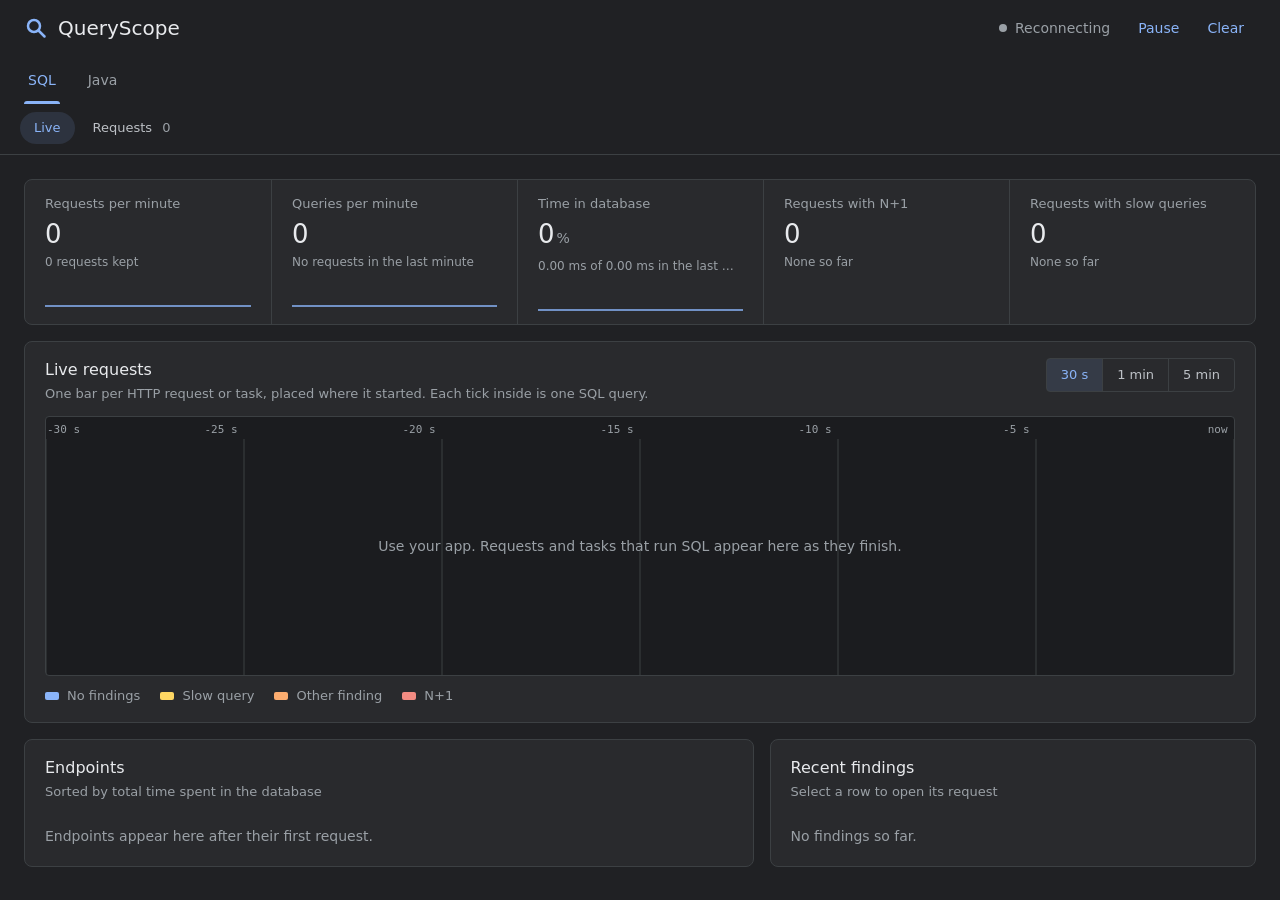
==== src/main/resources/me/fertiz/queryscope/agent/web/index.html @ fbdf0c22 "Package by feature and simpler code The agent's classes move into packages named after what they do:" ====
<!doctype html>
<html lang="en">
<head>
    <meta charset="utf-8">
    <meta name="viewport" content="width=device-width, initial-scale=1">
    <meta name="color-scheme" content="dark">
    <title>QueryScope</title>
    <link rel="icon" href="data:image/svg+xml,%3Csvg xmlns='http://www.w3.org/2000/svg' viewBox='0 0 24 24'%3E%3Ccircle cx='10' cy='10' r='6' fill='none' stroke='%238ab4f8' stroke-width='2.5'/%3E%3Cpath d='M14.5 14.5l6 6' stroke='%238ab4f8' stroke-width='2.5' stroke-linecap='round'/%3E%3C/svg%3E">
    <link rel="stylesheet" href="panel.css">
</head>
<body>
<header class="app-bar">
    <div class="app-bar-row">
        <div class="product">
            <svg viewBox="0 0 24 24" aria-hidden="true">
                <circle cx="10" cy="10" r="6"/>
                <path d="M14.5 14.5l6 6"/>
            </svg>
            <span>QueryScope</span>
        </div>
        <div class="app-actions">
            <span class="status" id="connection">Connecting</span>
            <button type="button" class="text-button" id="pause">Pause</button>
            <button type="button" class="text-button" id="clear">Clear</button>
        </div>
    </div>
    <nav class="tabs" role="tablist" aria-label="Areas">
        <button type="button" class="tab" role="tab" data-area="sql">SQL</button>
        <button type="button" class="tab" role="tab" data-area="java">Java</button>
    </nav>
    <nav class="subtabs" aria-label="Views">
        <div class="subtab-group" data-area="sql">
            <button type="button" class="subtab" data-view="sql/live" aria-controls="view-live">Live</button>
            <button type="button" class="subtab" data-view="sql/requests" aria-controls="view-requests">
                Requests <span class="tab-count" id="request-count">0</span>
            </button>
        </div>
        <div class="subtab-group" data-area="java" hidden>
            <button type="button" class="subtab" data-view="java/profile" aria-controls="view-profile">Profiler</button>
            <button type="button" class="subtab" data-view="java/calls" aria-controls="view-calls">
                Call trees <span class="tab-count" id="call-count">0</span>
            </button>
        </div>
    </nav>
</header>

<main>
    <section class="view" id="view-live" role="tabpanel">
        <div class="stats" id="kpis"></div>

        <section class="panel">
            <div class="panel-header">
                <div>
                    <h2>Live requests</h2>
                    <p class="panel-hint">One bar per HTTP request or task, placed where it started. Each tick inside is one SQL query.</p>
                </div>
                <div class="segmented" id="window-chips" role="group" aria-label="Time window"></div>
            </div>
            <div class="stream" id="stream">
                <canvas id="stream-canvas"></canvas>
                <div class="stream-tooltip" id="stream-tooltip" hidden></div>
                <p class="stream-empty" id="stream-empty">Use your app. Requests and tasks that run SQL appear here as they finish.</p>
            </div>
            <div class="legend">
                <span class="ok">No findings</span>
                <span class="slow">Slow query</span>
                <span class="warn">Other finding</span>
                <span class="n-plus-one">N+1</span>
            </div>
        </section>

        <div class="columns">
            <section class="panel">
                <div class="panel-header">
                    <div>
                        <h2>Endpoints</h2>
                        <p class="panel-hint">Sorted by total time spent in the database</p>
                    </div>
                </div>
                <div id="endpoints"></div>
            </section>
            <section class="panel">
                <div class="panel-header">
                    <div>
                        <h2>Recent findings</h2>
                        <p class="panel-hint">Select a row to open its request</p>
                    </div>
                </div>
                <div id="findings-feed"></div>
            </section>
        </div>
    </section>

    <section class="view" id="view-requests" role="tabpanel" hidden>
        <div class="master-detail">
            <aside class="panel request-panel" aria-label="Requests">
                <div class="list-toolbar">
                    <label class="checkbox">
                        <input type="checkbox" id="only-findings">
                        Only requests with findings
                    </label>
                </div>
                <ol class="request-list" id="request-list"></ol>
                <p class="placeholder" id="no-requests">Waiting for requests or tasks that run SQL.</p>
            </aside>
            <article class="details" id="details"></article>
        </div>
    </section>

    <section class="view" id="view-profile" role="tabpanel" hidden>
        <section class="panel">
            <div class="panel-header">
                <div>
                    <h2>Profiler</h2>
                    <p class="panel-hint" id="profile-status">Loading samples…</p>
                </div>
                <div class="profile-controls">
                    <div class="segmented" id="profile-window" role="group" aria-label="Time window"></div>
                    <select class="select" id="profile-thread" aria-label="Thread"></select>
                    <div class="segmented" id="profile-frames" role="group" aria-label="Frames"></div>
                    <div class="segmented" id="profile-samples" role="group" aria-label="Samples"></div>
                </div>
            </div>
            <div class="profile-scope" id="profile-scope" hidden></div>
            <div class="profile-toolbar">
                <input type="search" class="search" id="profile-search" placeholder="Find a method" aria-label="Find a method">
                <span class="profile-zoom" id="profile-zoom"></span>
                <button type="button" class="text-button" id="profile-reset" hidden>Reset zoom</button>
            </div>
            <div class="flame-wrap">
                <div class="flame" id="flame"></div>
                <div class="flame-tooltip" id="flame-tooltip" hidden></div>
            </div>
            <div class="legend flame-legend">
                <span class="app">Your code</span>
                <span class="lib">Libraries and frameworks</span>
                <span class="jdk">JDK</span>
            </div>
        </section>

        <section class="panel">
            <div class="panel-header">
                <div>
                    <h2>Hot methods</h2>
                    <p class="panel-hint" id="hot-hint">Where the CPU samples were taken</p>
                </div>
                <div class="segmented" id="hot-mode" role="group" aria-label="Methods"></div>
            </div>
            <div id="hot-list"></div>
        </section>
    </section>

    <section class="view" id="view-calls" role="tabpanel" hidden>
        <div class="master-detail">
            <aside class="panel request-panel" aria-label="Requests and tasks with a call tree">
                <div class="list-toolbar">
                    <label class="checkbox">
                        <input type="checkbox" id="only-slow-code">
                        Only requests with slow code
                    </label>
                </div>
                <ol class="request-list" id="call-list"></ol>
                <p class="placeholder" id="no-calls">Waiting for requests or tasks that run your code.</p>
            </aside>
            <article class="details" id="call-details"></article>
        </div>
    </section>
</main>

<div class="snackbar" id="snackbar" role="status" hidden>
    <span class="snackbar-text" id="snackbar-text"></span>
    <button type="button" class="snackbar-action" id="snackbar-action">View</button>
</div>

<script src="common.js"></script>
<script src="panel.js"></script>
</body>
</html>
---- src/main/resources/me/fertiz/queryscope/agent/web/panel.css ----
:root {
    color-scheme: dark;
    --bg: #202124;
    --surface: #292a2d;
    --surface-hover: #303134;
    --surface-sunken: #1b1c1f;
    --border: #3c4043;
    --text: #e8eaed;
    --text-2: #bdc1c6;
    --muted: #9aa0a6;
    --blue: #8ab4f8;
    --blue-bg: rgba(138, 180, 248, 0.12);
    --red: #f28b82;
    --red-bg: rgba(242, 139, 130, 0.12);
    --yellow: #fdd663;
    --yellow-bg: rgba(253, 214, 99, 0.12);
    --green: #81c995;
    --purple: #c58af9;
    --purple-bg: rgba(197, 138, 249, 0.12);
    --orange: #fcad70;
    --orange-bg: rgba(252, 173, 112, 0.12);
    --cyan: #78d9ec;
    --cyan-bg: rgba(120, 217, 236, 0.12);
    --gray-bg: rgba(154, 160, 166, 0.16);
    --pink: #ff8bcb;
    --pink-bg: rgba(255, 139, 203, 0.12);
    --sans: Roboto, "Segoe UI", system-ui, -apple-system, Arial, sans-serif;
    --mono: "Roboto Mono", "JetBrains Mono", "Cascadia Mono", Consolas, ui-monospace, monospace;
}

* {
    box-sizing: border-box;
}

[hidden] {
    display: none !important;
}

html, body {
    margin: 0;
    background: var(--bg);
    color: var(--text);
    font: 14px/20px var(--sans);
}

button {
    font: inherit;
    color: inherit;
    cursor: pointer;
}

code {
    font-family: var(--mono);
    font-size: 13px;
}

h2 {
    margin: 0;
    font-size: 16px;
    line-height: 24px;
    font-weight: 500;
}

.app-bar {
    position: sticky;
    top: 0;
    z-index: 5;
    background: var(--bg);
    border-bottom: 1px solid var(--border);
}

.app-bar-row {
    display: flex;
    align-items: center;
    gap: 16px;
    height: 56px;
    padding: 0 24px;
}

.product {
    display: flex;
    align-items: center;
    gap: 10px;
    font-size: 20px;
    font-weight: 400;
}

.product svg {
    width: 24px;
    height: 24px;
    fill: none;
    stroke: var(--blue);
    stroke-width: 2.5;
    stroke-linecap: round;
}

.app-actions {
    margin-left: auto;
    display: flex;
    align-items: center;
    gap: 4px;
}

.status {
    display: inline-flex;
    align-items: center;
    gap: 8px;
    margin-right: 12px;
    color: var(--muted);
}

.status::before {
    content: "";
    width: 8px;
    height: 8px;
    border-radius: 50%;
    background: var(--muted);
}

body.live .status {
    color: var(--text-2);
}

body.live .status::before {
    background: var(--green);
}

body.paused .status::before {
    background: var(--yellow);
}

.text-button {
    height: 36px;
    padding: 0 12px;
    border: none;
    border-radius: 4px;
    background: transparent;
    color: var(--blue);
    font-weight: 500;
}

.text-button:hover {
    background: var(--blue-bg);
}

.tabs {
    display: flex;
    padding: 0 12px;
}

.tab {
    position: relative;
    height: 48px;
    padding: 0 16px;
    border: none;
    background: transparent;
    color: var(--muted);
    font-weight: 500;
}

.tab:hover {
    color: var(--text);
    background: rgba(232, 234, 237, 0.04);
}

.tab[aria-selected="true"] {
    color: var(--blue);
}

.tab[aria-selected="true"]::after {
    content: "";
    position: absolute;
    left: 12px;
    right: 12px;
    bottom: 0;
    height: 3px;
    border-radius: 3px 3px 0 0;
    background: var(--blue);
}

.tab-count {
    margin-left: 6px;
    color: var(--muted);
    font-weight: 400;
}

.subtabs {
    display: flex;
    padding: 8px 20px 10px;
}

.subtab-group {
    display: flex;
    gap: 4px;
}

.subtab {
    height: 32px;
    padding: 0 14px;
    border: none;
    border-radius: 16px;
    background: transparent;
    color: var(--text-2);
    font-size: 13px;
    font-weight: 500;
}

.subtab:hover {
    background: rgba(232, 234, 237, 0.06);
}

.subtab[aria-selected="true"] {
    background: var(--blue-bg);
    color: var(--blue);
}

main {
    max-width: 1600px;
    margin: 0 auto;
    padding: 24px;
}

.panel {
    background: var(--surface);
    border: 1px solid var(--border);
    border-radius: 8px;
}

.view > .panel + .panel,
.view > .panel + .columns,
.view > .stats + .panel {
    margin-top: 16px;
}

.panel-header {
    display: flex;
    align-items: flex-start;
    justify-content: space-between;
    gap: 16px;
    padding: 16px 20px 12px;
}

.panel-hint {
    margin: 2px 0 0;
    color: var(--muted);
    font-size: 13px;
}

.stats {
    display: grid;
    grid-template-columns: repeat(5, minmax(0, 1fr));
    background: var(--surface);
    border: 1px solid var(--border);
    border-radius: 8px;
}

.stat {
    padding: 14px 20px 12px;
    min-width: 0;
}

.stat + .stat {
    border-left: 1px solid var(--border);
}

.stat-label {
    color: var(--muted);
    font-size: 13px;
}

.stat-value {
    margin-top: 4px;
    font-size: 26px;
    line-height: 32px;
    font-variant-numeric: tabular-nums;
}

.stat-value small {
    margin-left: 2px;
    color: var(--muted);
    font-size: 14px;
}

.stat.alert-red .stat-value {
    color: var(--red);
}

.stat.alert-yellow .stat-value {
    color: var(--yellow);
}

.stat-sub {
    margin-top: 2px;
    color: var(--muted);
    font-size: 12px;
    white-space: nowrap;
    overflow: hidden;
    text-overflow: ellipsis;
}

.stat canvas {
    display: block;
    width: 100%;
    height: 28px;
    margin-top: 8px;
}

.segmented {
    display: inline-flex;
    border: 1px solid var(--border);
    border-radius: 4px;
    overflow: hidden;
}

.segment {
    height: 32px;
    padding: 0 14px;
    border: none;
    background: transparent;
    color: var(--text-2);
    font-size: 13px;
    font-weight: 500;
}

.segment + .segment {
    border-left: 1px solid var(--border);
}

.segment:hover {
    background: var(--surface-hover);
}

.segment[aria-pressed="true"] {
    background: var(--blue-bg);
    color: var(--blue);
}

.stream {
    position: relative;
    height: 260px;
    margin: 0 20px;
    border: 1px solid var(--border);
    border-radius: 4px;
    background: var(--surface-sunken);
}

.stream canvas {
    display: block;
    width: 100%;
    height: 100%;
}

.stream canvas.pointing {
    cursor: pointer;
}

.stream-empty {
    position: absolute;
    inset: 0;
    display: grid;
    place-items: center;
    margin: 0;
    color: var(--muted);
    pointer-events: none;
}

.stream-tooltip {
    position: absolute;
    z-index: 2;
    max-width: 380px;
    padding: 8px 12px;
    border-radius: 4px;
    background: #3c4043;
    box-shadow: 0 2px 6px rgba(0, 0, 0, 0.45);
    pointer-events: none;
    font-size: 13px;
}

.tooltip-path {
    font-family: var(--mono);
    word-break: break-all;
}

.tooltip-meta {
    margin-top: 2px;
    color: var(--text-2);
}

.legend {
    display: flex;
    gap: 20px;
    padding: 10px 20px 16px;
    color: var(--muted);
    font-size: 13px;
}

.legend span::before {
    content: "";
    display: inline-block;
    width: 14px;
    height: 8px;
    margin-right: 8px;
    border-radius: 2px;
    background: var(--blue);
}

.legend .slow::before {
    background: var(--yellow);
}

.legend .n-plus-one::before {
    background: var(--red);
}

.legend .warn::before {
    background: var(--orange);
}

.columns {
    display: grid;
    grid-template-columns: minmax(0, 3fr) minmax(0, 2fr);
    gap: 16px;
    align-items: start;
}

table {
    width: 100%;
    border-collapse: collapse;
    table-layout: fixed;
}

th, td {
    padding: 10px 12px;
    text-align: left;
    vertical-align: top;
    border-top: 1px solid var(--border);
}

th:first-child, td:first-child {
    padding-left: 20px;
}

th:last-child, td:last-child {
    padding-right: 20px;
}

th {
    color: var(--muted);
    font-size: 12px;
    font-weight: 500;
}

th.number, td.number {
    text-align: right;
    font-variant-numeric: tabular-nums;
}

td {
    color: var(--text-2);
}

tbody tr.clickable {
    cursor: pointer;
}

tbody tr.clickable:hover, tbody tr:hover {
    background: var(--surface-hover);
}

.panel > table th {
    border-top: none;
}

.muted {
    color: var(--muted);
}

td.mono {
    font-family: var(--mono);
    font-size: 13px;
    color: var(--text);
}

td.ellipsis {
    white-space: nowrap;
    overflow: hidden;
    text-overflow: ellipsis;
}

.empty {
    margin: 0;
    padding: 12px 20px 20px;
    color: var(--muted);
}

.method {
    margin-right: 8px;
    color: var(--muted);
    font-family: var(--mono);
    font-size: 12px;
}

.label {
    display: inline-block;
    padding: 0 8px;
    border-radius: 4px;
    font-size: 12px;
    line-height: 20px;
    font-weight: 500;
    white-space: nowrap;
}

.label.n-plus-one {
    color: var(--red);
    background: var(--red-bg);
}

.label.slow {
    color: var(--yellow);
    background: var(--yellow-bg);
}

.label.repeated-write {
    color: var(--purple);
    background: var(--purple-bg);
}

.label.duplicate {
    color: var(--orange);
    background: var(--orange-bg);
}

.label.large-result {
    color: var(--cyan);
    background: var(--cyan-bg);
}

.label.too-many {
    color: var(--text-2);
    background: var(--gray-bg);
}

.label.slow-method {
    color: var(--pink);
    background: var(--pink-bg);
}

.label + .label {
    margin-left: 4px;
}

.master-detail {
    display: grid;
    grid-template-columns: minmax(300px, 380px) minmax(0, 1fr);
    gap: 16px;
    align-items: start;
}

.request-panel {
    position: sticky;
    top: 129px;
    max-height: calc(100vh - 153px);
    display: flex;
    flex-direction: column;
    overflow: hidden;
}

.list-toolbar {
    padding: 12px 16px;
    border-bottom: 1px solid var(--border);
}

.checkbox {
    display: inline-flex;
    align-items: center;
    gap: 10px;
    color: var(--text-2);
    cursor: pointer;
}

.checkbox input {
    width: 16px;
    height: 16px;
    margin: 0;
    accent-color: var(--blue);
}

.request-list {
    list-style: none;
    margin: 0;
    padding: 0;
    overflow-y: auto;
}

.request {
    padding: 10px 16px 10px 13px;
    border-left: 3px solid transparent;
    border-bottom: 1px solid var(--border);
    cursor: pointer;
}

.request:hover {
    background: var(--surface-hover);
}

.request.selected {
    background: var(--blue-bg);
    border-left-color: var(--blue);
}

.request-line {
    display: flex;
    align-items: baseline;
    min-width: 0;
}

.path {
    font-family: var(--mono);
    font-size: 13px;
    white-space: nowrap;
    overflow: hidden;
    text-overflow: ellipsis;
}

.request-meta {
    display: flex;
    flex-wrap: wrap;
    align-items: center;
    gap: 4px 12px;
    margin-top: 4px;
    color: var(--muted);
    font-size: 13px;
}

.status-error {
    color: var(--red);
}

.placeholder {
    margin: 0;
    padding: 16px;
    color: var(--muted);
}

.details {
    min-width: 0;
}

.details-header {
    padding: 16px 20px;
}

.details-title {
    display: flex;
    align-items: flex-start;
    justify-content: space-between;
    gap: 16px;
}

.details-title .text-button {
    flex: none;
}

.details-actions {
    display: flex;
    flex: none;
    gap: 4px;
}

.profile-controls {
    display: flex;
    flex-wrap: wrap;
    justify-content: flex-end;
    align-items: center;
    gap: 8px;
}

.select, .search {
    height: 32px;
    padding: 0 10px;
    border: 1px solid var(--border);
    border-radius: 4px;
    background: var(--surface);
    color: var(--text-2);
    font: inherit;
    font-size: 13px;
}

.select {
    max-width: 260px;
}

.search {
    width: 320px;
}

.search:focus, .select:focus {
    outline: none;
    border-color: var(--blue);
}

.profile-scope {
    display: flex;
    flex-wrap: wrap;
    align-items: center;
    gap: 12px;
    margin: 0 20px 12px;
    padding: 6px 8px 6px 14px;
    border-radius: 8px;
    background: var(--blue-bg);
    font-size: 13px;
}

.scope-label {
    color: var(--text);
}

.profile-toolbar {
    display: flex;
    align-items: center;
    gap: 12px;
    padding: 0 20px 12px;
}

.profile-zoom {
    color: var(--text-2);
    font-family: var(--mono);
    font-size: 12px;
}

.flame-wrap {
    position: relative;
    padding: 0 20px 12px;
}

.flame {
    position: relative;
    min-height: 60px;
    overflow: hidden;
}

.flame .empty {
    padding: 20px 0;
}

.flame-node {
    position: absolute;
    height: 20px;
    padding: 0 5px;
    border-radius: 2px;
    box-shadow: inset -1px 0 var(--surface);
    overflow: hidden;
    white-space: nowrap;
    text-overflow: ellipsis;
    font-family: var(--mono);
    font-size: 11px;
    line-height: 20px;
    cursor: pointer;
}

.flame-node.app {
    background: var(--blue);
    color: #202124;
}

.flame-node.lib {
    background: #5f6368;
    color: var(--text);
}

.flame-node.jdk {
    background: #3c4043;
    color: var(--text-2);
}

.flame-node.special {
    background: var(--surface-hover);
    color: var(--muted);
}

.flame-node.ancestor {
    opacity: 0.6;
}

.flame-node:hover {
    filter: brightness(1.15);
}

.flame-node.faded {
    opacity: 0.22;
}

.flame-node.match {
    box-shadow: inset 0 0 0 2px var(--yellow);
}

.flame-tooltip {
    position: absolute;
    z-index: 2;
    max-width: 520px;
    padding: 8px 12px;
    border-radius: 4px;
    background: #3c4043;
    box-shadow: 0 2px 6px rgba(0, 0, 0, 0.45);
    pointer-events: none;
    font-size: 13px;
}

.flame-legend .app::before {
    background: var(--blue);
}

.flame-legend .lib::before {
    background: #5f6368;
}

.flame-legend .jdk::before {
    background: #3c4043;
}

.label.your-code {
    color: var(--blue);
    background: var(--blue-bg);
}

.details-header h1 {
    margin: 0;
    font-family: var(--mono);
    font-size: 18px;
    line-height: 26px;
    font-weight: 400;
    word-break: break-all;
}

.details-header .method {
    font-size: 14px;
}

.facts {
    display: flex;
    flex-wrap: wrap;
    gap: 8px 32px;
    margin: 12px 0 0;
}

.facts dt {
    color: var(--muted);
    font-size: 12px;
}

.facts dd {
    margin: 0;
    font-size: 15px;
    font-variant-numeric: tabular-nums;
}

.section-title {
    margin: 24px 0 8px;
    font-size: 14px;
    font-weight: 500;
    color: var(--text-2);
}

.finding {
    padding: 14px 16px;
    border: 1px solid var(--border);
    border-left-width: 4px;
    border-radius: 4px;
    background: var(--surface);
}

.finding + .finding {
    margin-top: 8px;
}

.finding.n-plus-one {
    border-left-color: var(--red);
}

.finding.slow {
    border-left-color: var(--yellow);
}

.finding.repeated-write {
    border-left-color: var(--purple);
}

.finding.duplicate {
    border-left-color: var(--orange);
}

.finding.large-result {
    border-left-color: var(--cyan);
}

.finding.too-many {
    border-left-color: var(--muted);
}

.finding.slow-method {
    border-left-color: var(--pink);
}

.finding.clean {
    border-left-color: var(--green);
    color: var(--text-2);
}

.finding-title {
    margin-bottom: 10px;
    font-weight: 500;
}

.finding.n-plus-one .finding-title {
    color: var(--red);
}

.finding.slow .finding-title {
    color: var(--yellow);
}

.finding.repeated-write .finding-title {
    color: var(--purple);
}

.finding.duplicate .finding-title {
    color: var(--orange);
}

.finding.large-result .finding-title {
    color: var(--cyan);
}

.finding.slow-method .finding-title {
    color: var(--pink);
}

.call-warm-up {
    margin: 0;
    padding: 12px 20px;
    color: var(--text-2);
    font-size: 13px;
}

.call-table td {
    padding-top: 7px;
    padding-bottom: 7px;
}

.call-name {
    display: flex;
    align-items: center;
    gap: 6px;
    min-width: 0;
    white-space: nowrap;
    overflow: hidden;
}

.call-name code {
    overflow: hidden;
    text-overflow: ellipsis;
    color: var(--text);
    font-family: var(--mono);
    font-size: 13px;
}

.call-unit {
    color: var(--text-2);
    font-family: var(--mono);
    font-size: 13px;
    overflow: hidden;
    text-overflow: ellipsis;
}

.call-toggle {
    flex: none;
    width: 20px;
    height: 20px;
    padding: 0;
    border: none;
    border-radius: 4px;
    background: none;
    color: var(--text-2);
    font-size: 15px;
    line-height: 20px;
    text-align: center;
    cursor: pointer;
}

span.call-toggle {
    cursor: default;
}

button.call-toggle:hover {
    background: var(--surface-hover);
    color: var(--text);
}

.call-note {
    flex: none;
    color: var(--muted);
    font-size: 12px;
}

.call-name .label {
    flex: none;
}

.call-queries {
    color: var(--text);
}

.call-queries.n-plus-one {
    color: var(--red);
}

.call-queries.slow {
    color: var(--yellow);
}

.call-queries.repeated-write {
    color: var(--purple);
}

.call-queries.duplicate {
    color: var(--orange);
}

.call-queries.large-result {
    color: var(--cyan);
}

.call-table tr.slow-method td:first-child {
    box-shadow: inset 3px 0 var(--pink);
}

.call-share {
    position: relative;
    height: 10px;
    margin-top: 5px;
    border-radius: 2px;
    background: var(--surface-sunken);
}

.call-share-total, .call-share-self {
    position: absolute;
    top: 0;
    bottom: 0;
    left: 0;
    border-radius: 2px;
}

.call-share-total {
    background: rgba(138, 180, 248, 0.28);
}

.call-share-self {
    background: var(--blue);
}

.call-table tr.slow-method .call-share-total {
    background: rgba(255, 139, 203, 0.28);
}

.call-table tr.slow-method .call-share-self {
    background: var(--pink);
}

.sql-block {
    display: block;
    padding: 10px 12px;
    border-radius: 4px;
    background: var(--surface-sunken);
    color: var(--text-2);
    white-space: pre-wrap;
    word-break: break-word;
    line-height: 20px;
}

.finding-meta {
    margin-top: 10px;
    color: var(--text-2);
}

.finding-meta code {
    color: var(--blue);
}

.finding-hint {
    margin-top: 4px;
    color: var(--muted);
    font-size: 13px;
}

.sql-keyword {
    color: var(--purple);
}

.sql-function {
    color: var(--blue);
}

.sql-string {
    color: var(--green);
}

.sql-number {
    color: var(--yellow);
}

.sql-param {
    color: var(--blue);
    font-weight: 700;
}

.timeline {
    padding: 14px 20px 10px;
}

.axis {
    display: flex;
    justify-content: space-between;
    margin: 0 0 6px 44px;
    color: var(--muted);
    font-family: var(--mono);
    font-size: 11px;
}

.bar-row {
    display: grid;
    grid-template-columns: 36px 1fr;
    gap: 8px;
    align-items: center;
    height: 14px;
    margin-bottom: 2px;
    cursor: pointer;
}

.bar-index {
    color: var(--muted);
    font-family: var(--mono);
    font-size: 10px;
    text-align: right;
}

.bar-track {
    position: relative;
    height: 100%;
    background: linear-gradient(90deg, var(--border) 1px, transparent 1px) 0 0 / 25% 100%;
}

.bar {
    position: absolute;
    top: 3px;
    bottom: 3px;
    min-width: 3px;
    border-radius: 1px;
    background: var(--blue);
}

.bar.n-plus-one {
    background: var(--red);
}

.bar.slow {
    background: var(--yellow);
}

.bar.repeated-write {
    background: var(--purple);
}

.bar.duplicate {
    background: var(--orange);
}

.bar.large-result {
    background: var(--cyan);
}

.bar.failed {
    background: repeating-linear-gradient(45deg, var(--red) 0 3px, transparent 3px 6px);
}

.bar-row:hover {
    background: var(--surface-hover);
}

.query-table td.sql {
    font-family: var(--mono);
    font-size: 13px;
    white-space: nowrap;
    overflow: hidden;
    text-overflow: ellipsis;
}

.query-table td.call-site {
    font-family: var(--mono);
    font-size: 12px;
    color: var(--blue);
    white-space: nowrap;
    overflow: hidden;
    text-overflow: ellipsis;
}

.query-table tr.n-plus-one td:first-child {
    box-shadow: inset 3px 0 var(--red);
}

.query-table tr.slow td:first-child {
    box-shadow: inset 3px 0 var(--yellow);
}

.query-table tr.repeated-write td:first-child {
    box-shadow: inset 3px 0 var(--purple);
}

.query-table tr.duplicate td:first-child {
    box-shadow: inset 3px 0 var(--orange);
}

.query-table tr.large-result td:first-child {
    box-shadow: inset 3px 0 var(--cyan);
}

.query-table td.params {
    font-family: var(--mono);
    font-size: 12px;
    white-space: nowrap;
    overflow: hidden;
    text-overflow: ellipsis;
}

tr.highlight {
    background: var(--blue-bg);
}

.snackbar {
    position: fixed;
    left: 24px;
    bottom: 24px;
    z-index: 10;
    display: flex;
    align-items: center;
    gap: 8px;
    max-width: min(600px, calc(100vw - 48px));
    min-height: 48px;
    padding: 6px 8px 6px 16px;
    border-radius: 4px;
    background: #e8eaed;
    color: #202124;
    box-shadow: 0 3px 8px rgba(0, 0, 0, 0.5);
}

.snackbar-text {
    overflow: hidden;
    text-overflow: ellipsis;
    white-space: nowrap;
}

.snackbar-action {
    height: 36px;
    padding: 0 12px;
    border: none;
    border-radius: 4px;
    background: transparent;
    color: #1a73e8;
    font-weight: 500;
}

.snackbar-action:hover {
    background: rgba(26, 115, 232, 0.08);
}

@media (max-width: 1100px) {
    .stats {
        grid-template-columns: repeat(3, minmax(0, 1fr));
    }

    .stat:nth-child(4) {
        border-left: none;
    }

    .stat:nth-child(n + 4) {
        border-top: 1px solid var(--border);
    }

    .columns {
        grid-template-columns: 1fr;
    }
}

@media (max-width: 760px) {
    .app-bar-row {
        padding: 0 16px;
    }

    main {
        padding: 16px;
    }

    .stats {
        grid-template-columns: repeat(2, minmax(0, 1fr));
    }

    .stat:nth-child(n) {
        border-left: none;
        border-top: 1px solid var(--border);
    }

    .stat:nth-child(-n + 2) {
        border-top: none;
    }

    .stat:nth-child(even) {
        border-left: 1px solid var(--border);
    }

    .master-detail {
        grid-template-columns: 1fr;
    }

    .request-panel {
        position: static;
        max-height: 45vh;
    }

    .panel-header {
        flex-direction: column;
    }
}

main.hub {
    max-width: 1100px;
}

main.hub > .panel + .panel {
    margin-top: 16px;
}

.filled-button {
    height: 36px;
    padding: 0 22px;
    border: none;
    border-radius: 4px;
    background: var(--blue);
    color: #202124;
    font-weight: 500;
    cursor: pointer;
}

.filled-button:hover {
    filter: brightness(1.08);
}

.filled-button:disabled {
    background: var(--surface-hover);
    color: var(--muted);
    cursor: default;
}

.hub-table td {
    vertical-align: middle;
}

.hub-name {
    color: var(--text);
    font-family: var(--mono);
    font-size: 14px;
}

.hub-command {
    margin-top: 2px;
    color: var(--muted);
    font-family: var(--mono);
    font-size: 12px;
    white-space: nowrap;
    overflow: hidden;
    text-overflow: ellipsis;
}

.hub-error {
    margin-top: 6px;
    color: var(--red);
    font-size: 13px;
}

.hub-action {
    display: flex;
    justify-content: flex-end;
    align-items: center;
    gap: 4px;
}

.hub-action .text-button {
    display: inline-flex;
    align-items: center;
    text-decoration: none;
}

.hub-attached {
    margin-right: 8px;
    color: var(--green);
    font-size: 13px;
}

.hub-notes {
    margin: 0;
    padding: 0 20px 18px 40px;
    color: var(--text-2);
    line-height: 1.7;
}

.hub-notes code {
    color: var(--blue);
    font-family: var(--mono);
    font-size: 13px;
}
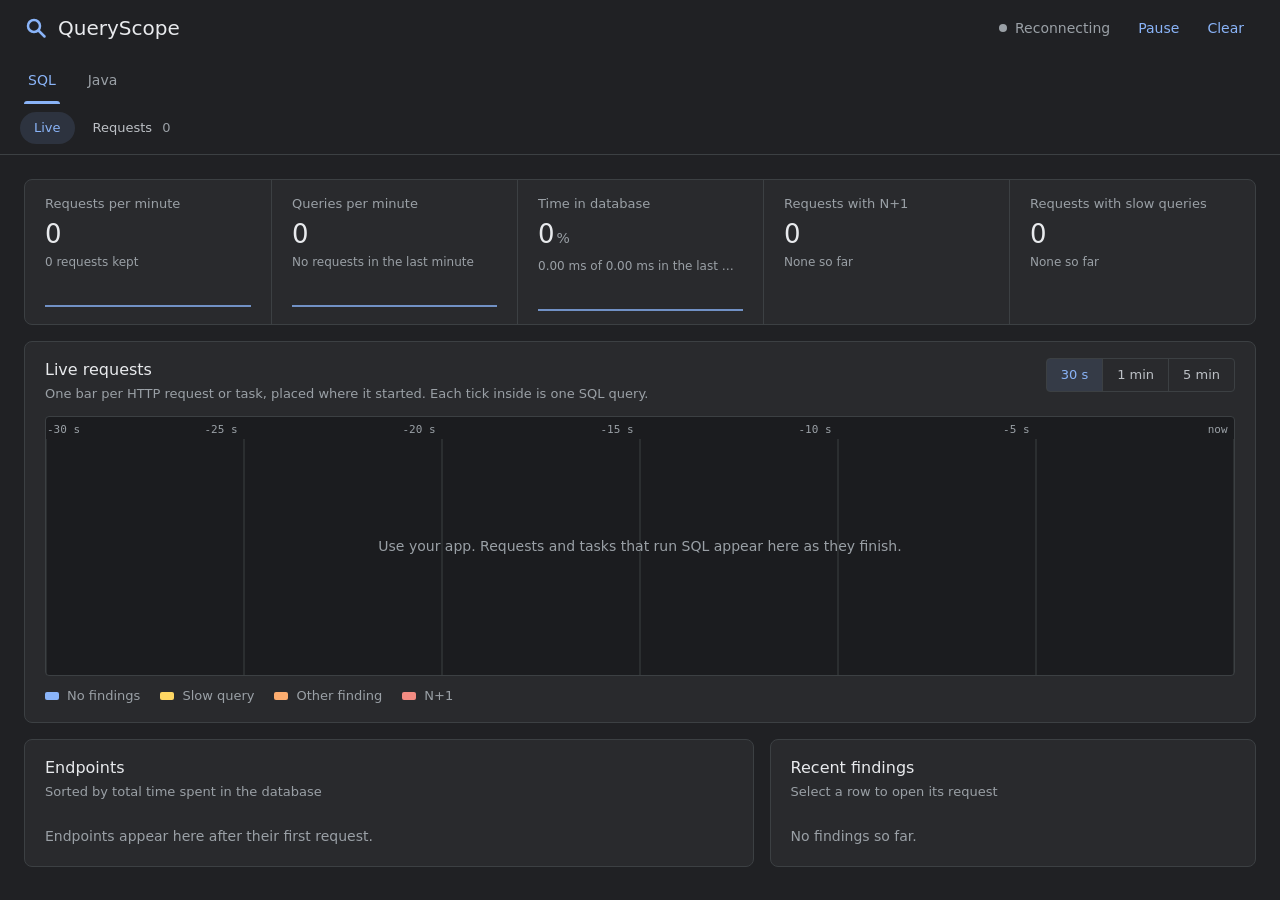
==== commit c752c1ed: "Trace any method on demand A method of the app or of a library can now be traced while the app runs:" ====
--- a/src/main/resources/me/fertiz/queryscope/agent/web/index.html
+++ b/src/main/resources/me/fertiz/queryscope/agent/web/index.html
@@ -40,6 +40,9 @@
             <button type="button" class="subtab" data-view="java/calls" aria-controls="view-calls">
                 Call trees <span class="tab-count" id="call-count">0</span>
             </button>
+            <button type="button" class="subtab" data-view="java/traces" aria-controls="view-traces">
+                Traced methods <span class="tab-count" id="trace-count">0</span>
+            </button>
         </div>
     </nav>
 </header>
@@ -165,6 +168,26 @@
             <article class="details" id="call-details"></article>
         </div>
     </section>
+
+    <section class="view" id="view-traces" role="tabpanel" hidden>
+        <section class="panel">
+            <div class="panel-header">
+                <div>
+                    <h2>Traced methods</h2>
+                    <p class="panel-hint">Every call of the methods you trace, with its time and the request or task it
+                        ran in. Pick one with Trace in the profiler's hot methods, or name it here.</p>
+                </div>
+            </div>
+            <form class="trace-form" id="trace-form">
+                <input type="text" class="search" id="trace-method" placeholder="com.acme.OrderService#findAll"
+                       aria-label="Class and method to trace" spellcheck="false" autocomplete="off">
+                <button type="submit" class="filled-button">Trace</button>
+                <span class="trace-error" id="trace-error" role="alert"></span>
+            </form>
+            <div id="trace-list"></div>
+        </section>
+        <section class="panel" id="trace-details" hidden></section>
+    </section>
 </main>
 
 <div class="snackbar" id="snackbar" role="status" hidden>
--- a/src/main/resources/me/fertiz/queryscope/agent/web/panel.css
+++ b/src/main/resources/me/fertiz/queryscope/agent/web/panel.css
@@ -608,6 +608,26 @@
     border-left-color: var(--blue);
 }
 
+tbody tr.selected, tbody tr.selected:hover {
+    background: var(--blue-bg);
+}
+
+.trace-form {
+    display: flex;
+    align-items: center;
+    gap: 12px;
+    padding: 0 20px 16px;
+}
+
+.trace-form .search {
+    width: 420px;
+}
+
+.trace-error {
+    color: var(--red);
+    font-size: 13px;
+}
+
 .request-line {
     display: flex;
     align-items: baseline;
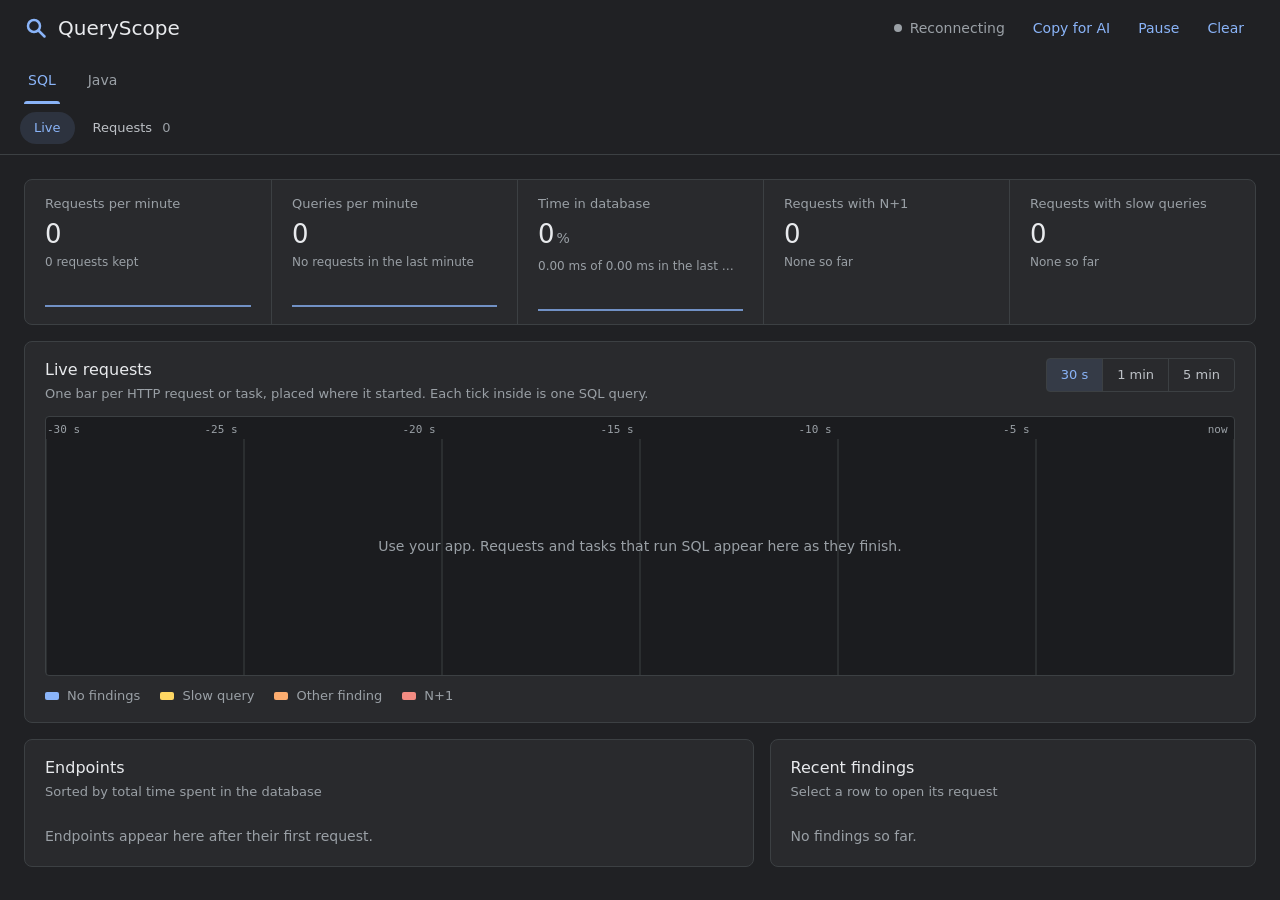
==== commit cff30c13: "Help for AI assistants: a Markdown report and an MCP server Copy for AI in the panel's header copies" ====
--- a/src/main/resources/me/fertiz/queryscope/agent/web/index.html
+++ b/src/main/resources/me/fertiz/queryscope/agent/web/index.html
@@ -20,6 +20,10 @@
         </div>
         <div class="app-actions">
             <span class="status" id="connection">Connecting</span>
+            <button type="button" class="text-button" id="copy-for-ai"
+                    title="Copy a Markdown report of the findings, endpoints and hot methods for an AI assistant">
+                Copy for AI
+            </button>
             <button type="button" class="text-button" id="pause">Pause</button>
             <button type="button" class="text-button" id="clear">Clear</button>
         </div>
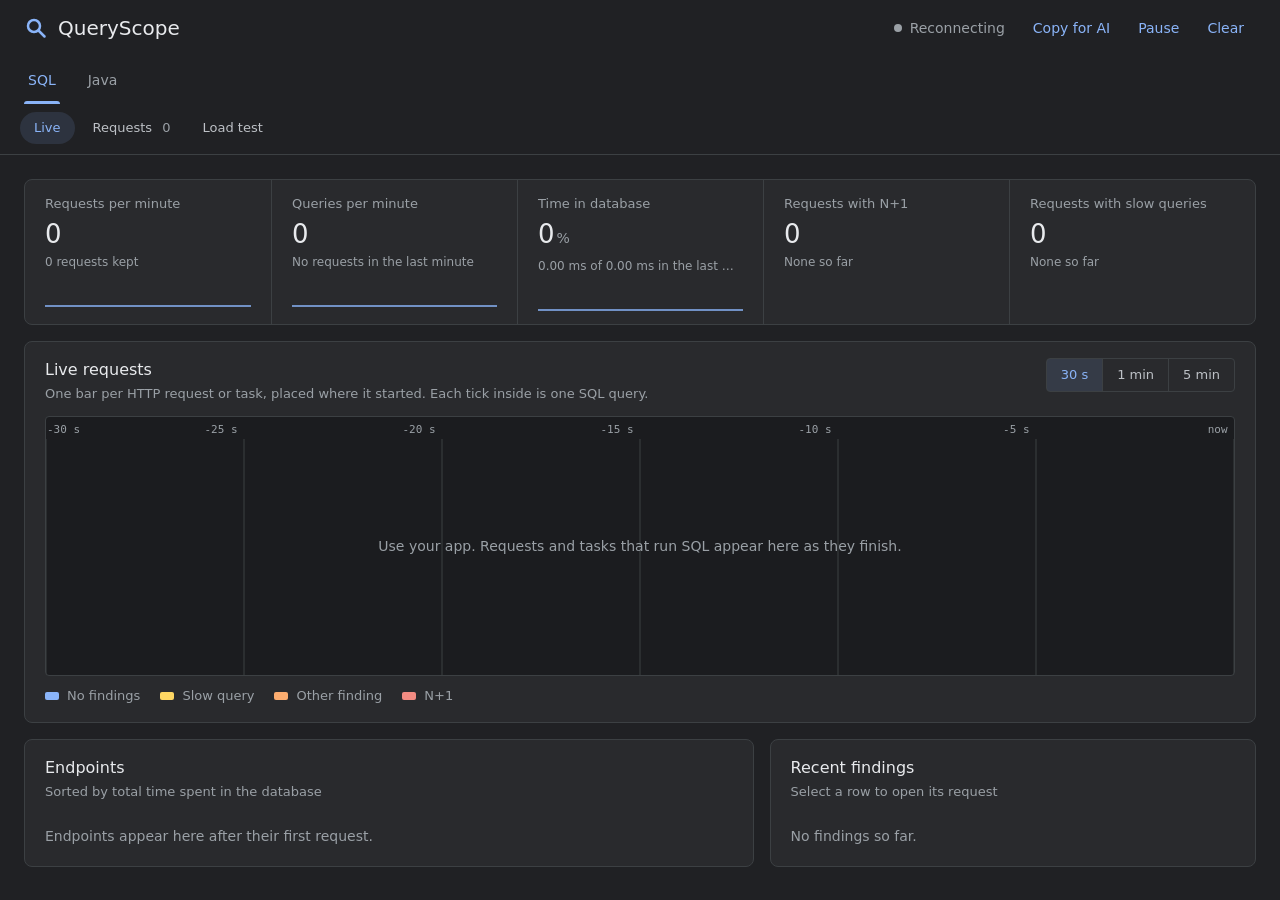
==== commit 3989b49d: "Load test an endpoint from the panel Send a GET request the app already served again and again from " ====
--- a/src/main/resources/me/fertiz/queryscope/agent/web/index.html
+++ b/src/main/resources/me/fertiz/queryscope/agent/web/index.html
@@ -38,6 +38,7 @@
             <button type="button" class="subtab" data-view="sql/requests" aria-controls="view-requests">
                 Requests <span class="tab-count" id="request-count">0</span>
             </button>
+            <button type="button" class="subtab" data-view="sql/load-test" aria-controls="view-load-test">Load test</button>
         </div>
         <div class="subtab-group" data-area="java" hidden>
             <button type="button" class="subtab" data-view="java/profile" aria-controls="view-profile">Profiler</button>
@@ -114,6 +115,32 @@
         </div>
     </section>
 
+    <section class="view" id="view-load-test" role="tabpanel" hidden>
+        <section class="panel">
+            <div class="panel-header">
+                <div>
+                    <h2>Load test</h2>
+                    <p class="panel-hint">Sends a GET request your app already served again and again from inside its
+                        JVM, then shows how throughput, latency and queries hold up. These requests stay out of the
+                        request list.</p>
+                </div>
+            </div>
+            <form class="trace-form load-form" id="load-form">
+                <select class="select load-target" id="load-request" aria-label="Request to send again"></select>
+                <label class="load-field">Requests
+                    <input type="number" class="search" id="load-requests" min="1" max="10000" value="100">
+                </label>
+                <label class="load-field">At once
+                    <input type="number" class="search" id="load-concurrency" min="1" max="50" value="10">
+                </label>
+                <button type="submit" class="filled-button" id="load-start">Start</button>
+                <button type="button" class="text-button" id="load-stop" hidden>Stop</button>
+                <span class="trace-error" id="load-error" role="alert"></span>
+            </form>
+        </section>
+        <div class="load-result" id="load-result"></div>
+    </section>
+
     <section class="view" id="view-profile" role="tabpanel" hidden>
         <section class="panel">
             <div class="panel-header">
--- a/src/main/resources/me/fertiz/queryscope/agent/web/panel.css
+++ b/src/main/resources/me/fertiz/queryscope/agent/web/panel.css
@@ -628,6 +628,111 @@
     font-size: 13px;
 }
 
+.load-form {
+    flex-wrap: wrap;
+}
+
+.load-form .select {
+    width: 460px;
+    max-width: 100%;
+}
+
+.load-field {
+    display: inline-flex;
+    align-items: center;
+    gap: 8px;
+    color: var(--muted);
+    font-size: 13px;
+}
+
+.trace-form .load-field .search {
+    width: 90px;
+}
+
+.load-result > * {
+    margin-top: 16px;
+}
+
+.load-result h2 .method {
+    font-size: 14px;
+}
+
+.load-path {
+    font-family: var(--mono);
+    font-weight: 400;
+    word-break: break-all;
+}
+
+.label.load-running {
+    color: var(--blue);
+    background: var(--blue-bg);
+}
+
+.label.load-finished {
+    color: var(--green);
+    background: rgba(129, 201, 149, 0.12);
+}
+
+.label.load-stopped {
+    color: var(--text-2);
+    background: var(--gray-bg);
+}
+
+.progress {
+    height: 4px;
+    margin: 0 20px;
+    border-radius: 2px;
+    background: var(--surface-hover);
+    overflow: hidden;
+}
+
+.progress-fill {
+    height: 100%;
+    background: var(--blue);
+    transition: width 0.3s;
+}
+
+.load-statuses {
+    margin: 0;
+    padding: 12px 20px 16px;
+    color: var(--text-2);
+    font-size: 13px;
+}
+
+.load-facts {
+    padding: 0 20px 16px;
+}
+
+.load-facts .facts {
+    margin: 0;
+}
+
+.load-note {
+    margin: 0;
+    padding: 0 20px 16px;
+    color: var(--yellow);
+    font-size: 13px;
+}
+
+.load-findings {
+    padding: 0 20px 20px;
+}
+
+.load-finding-line {
+    display: flex;
+    align-items: center;
+    gap: 12px;
+    color: var(--text-2);
+    font-size: 13px;
+}
+
+.load-finding-example {
+    display: block;
+    margin-top: 8px;
+    color: var(--text);
+    word-break: break-word;
+}
+
 .request-line {
     display: flex;
     align-items: baseline;
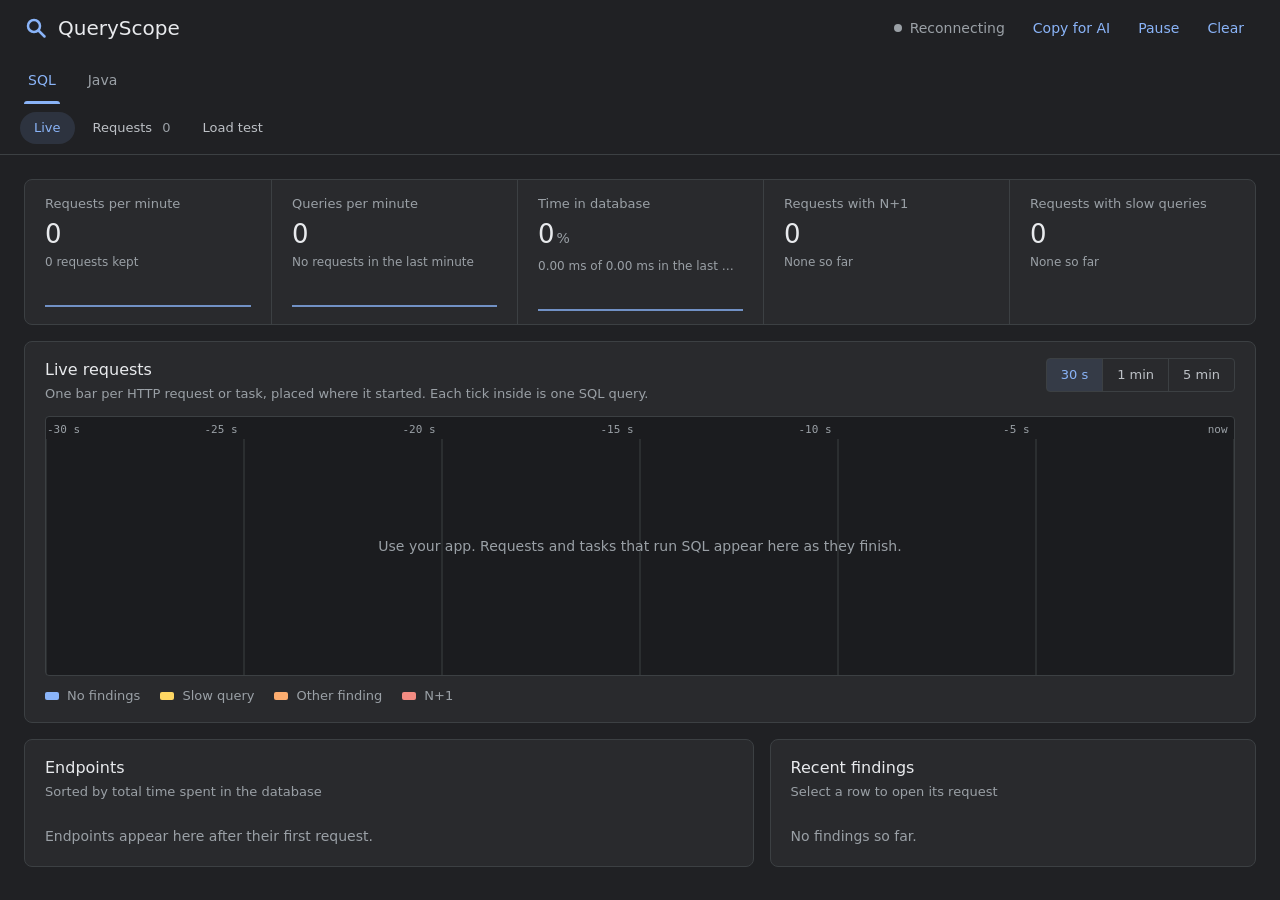
==== commit 321c8ea2: "Load test any request with headers and a body The load test keeps the request's port but can send it" ====
--- a/src/main/resources/me/fertiz/queryscope/agent/web/index.html
+++ b/src/main/resources/me/fertiz/queryscope/agent/web/index.html
@@ -120,22 +120,48 @@
             <div class="panel-header">
                 <div>
                     <h2>Load test</h2>
-                    <p class="panel-hint">Sends a GET request your app already served again and again from inside its
-                        JVM, then shows how throughput, latency and queries hold up. These requests stay out of the
-                        request list.</p>
-                </div>
-            </div>
-            <form class="trace-form load-form" id="load-form">
-                <select class="select load-target" id="load-request" aria-label="Request to send again"></select>
-                <label class="load-field">Requests
-                    <input type="number" class="search" id="load-requests" min="1" max="10000" value="100">
-                </label>
-                <label class="load-field">At once
-                    <input type="number" class="search" id="load-concurrency" min="1" max="50" value="10">
-                </label>
-                <button type="submit" class="filled-button" id="load-start">Start</button>
-                <button type="button" class="text-button" id="load-stop" hidden>Stop</button>
-                <span class="trace-error" id="load-error" role="alert"></span>
+                    <p class="panel-hint">Sends a request your app already served again and again from inside its JVM,
+                        then shows how throughput, latency and queries hold up. Change the method or path and add
+                        headers or a body if you need to. These requests stay out of the request list.</p>
+                </div>
+            </div>
+            <form class="load-form" id="load-form">
+                <div class="trace-form">
+                    <select class="select load-target" id="load-request" aria-label="Request to send again"></select>
+                    <label class="load-field">Requests
+                        <input type="number" class="search" id="load-requests" min="1" max="10000" value="100">
+                    </label>
+                    <label class="load-field">At once
+                        <input type="number" class="search" id="load-concurrency" min="1" max="50" value="10">
+                    </label>
+                    <button type="submit" class="filled-button" id="load-start">Start</button>
+                    <button type="button" class="text-button" id="load-stop" hidden>Stop</button>
+                    <span class="trace-error" id="load-error" role="alert"></span>
+                </div>
+                <div class="trace-form">
+                    <select class="select load-method" id="load-method" aria-label="Method">
+                        <option>GET</option>
+                        <option>POST</option>
+                        <option>PUT</option>
+                        <option>DELETE</option>
+                        <option>HEAD</option>
+                        <option>OPTIONS</option>
+                    </select>
+                    <input type="text" class="search load-path" id="load-path" aria-label="Path and query string"
+                           spellcheck="false" autocomplete="off">
+                </div>
+                <div class="trace-form load-texts">
+                    <label class="load-text-field">Headers, one per line
+                        <textarea class="search load-text" id="load-headers" rows="2" spellcheck="false"
+                                  placeholder="Authorization: Bearer …"></textarea>
+                    </label>
+                    <label class="load-text-field" id="load-body-field" hidden>Body
+                        <textarea class="search load-text" id="load-body" rows="2" spellcheck="false"
+                                  placeholder='{"title": "Dune"}'></textarea>
+                    </label>
+                </div>
+                <p class="load-warning" id="load-warning" hidden>POST, PUT and DELETE change data: every request of
+                    the test runs against your database like any other.</p>
             </form>
         </section>
         <div class="load-result" id="load-result"></div>
--- a/src/main/resources/me/fertiz/queryscope/agent/web/panel.css
+++ b/src/main/resources/me/fertiz/queryscope/agent/web/panel.css
@@ -628,13 +628,53 @@
     font-size: 13px;
 }
 
-.load-form {
+.load-form .trace-form {
     flex-wrap: wrap;
 }
 
-.load-form .select {
+.load-form .load-target {
     width: 460px;
     max-width: 100%;
+}
+
+.load-form .load-method {
+    width: 110px;
+}
+
+.trace-form .load-path {
+    flex: 1;
+    min-width: 240px;
+    font-family: var(--mono);
+}
+
+.load-texts {
+    align-items: stretch;
+}
+
+.load-text-field {
+    display: flex;
+    flex: 1;
+    flex-direction: column;
+    gap: 4px;
+    min-width: 240px;
+    color: var(--muted);
+    font-size: 13px;
+}
+
+.trace-form .load-text {
+    width: 100%;
+    height: auto;
+    min-height: 56px;
+    padding: 8px 10px;
+    font-family: var(--mono);
+    resize: vertical;
+}
+
+.load-warning {
+    margin: 0;
+    padding: 0 20px 16px;
+    color: var(--yellow);
+    font-size: 13px;
 }
 
 .load-field {
